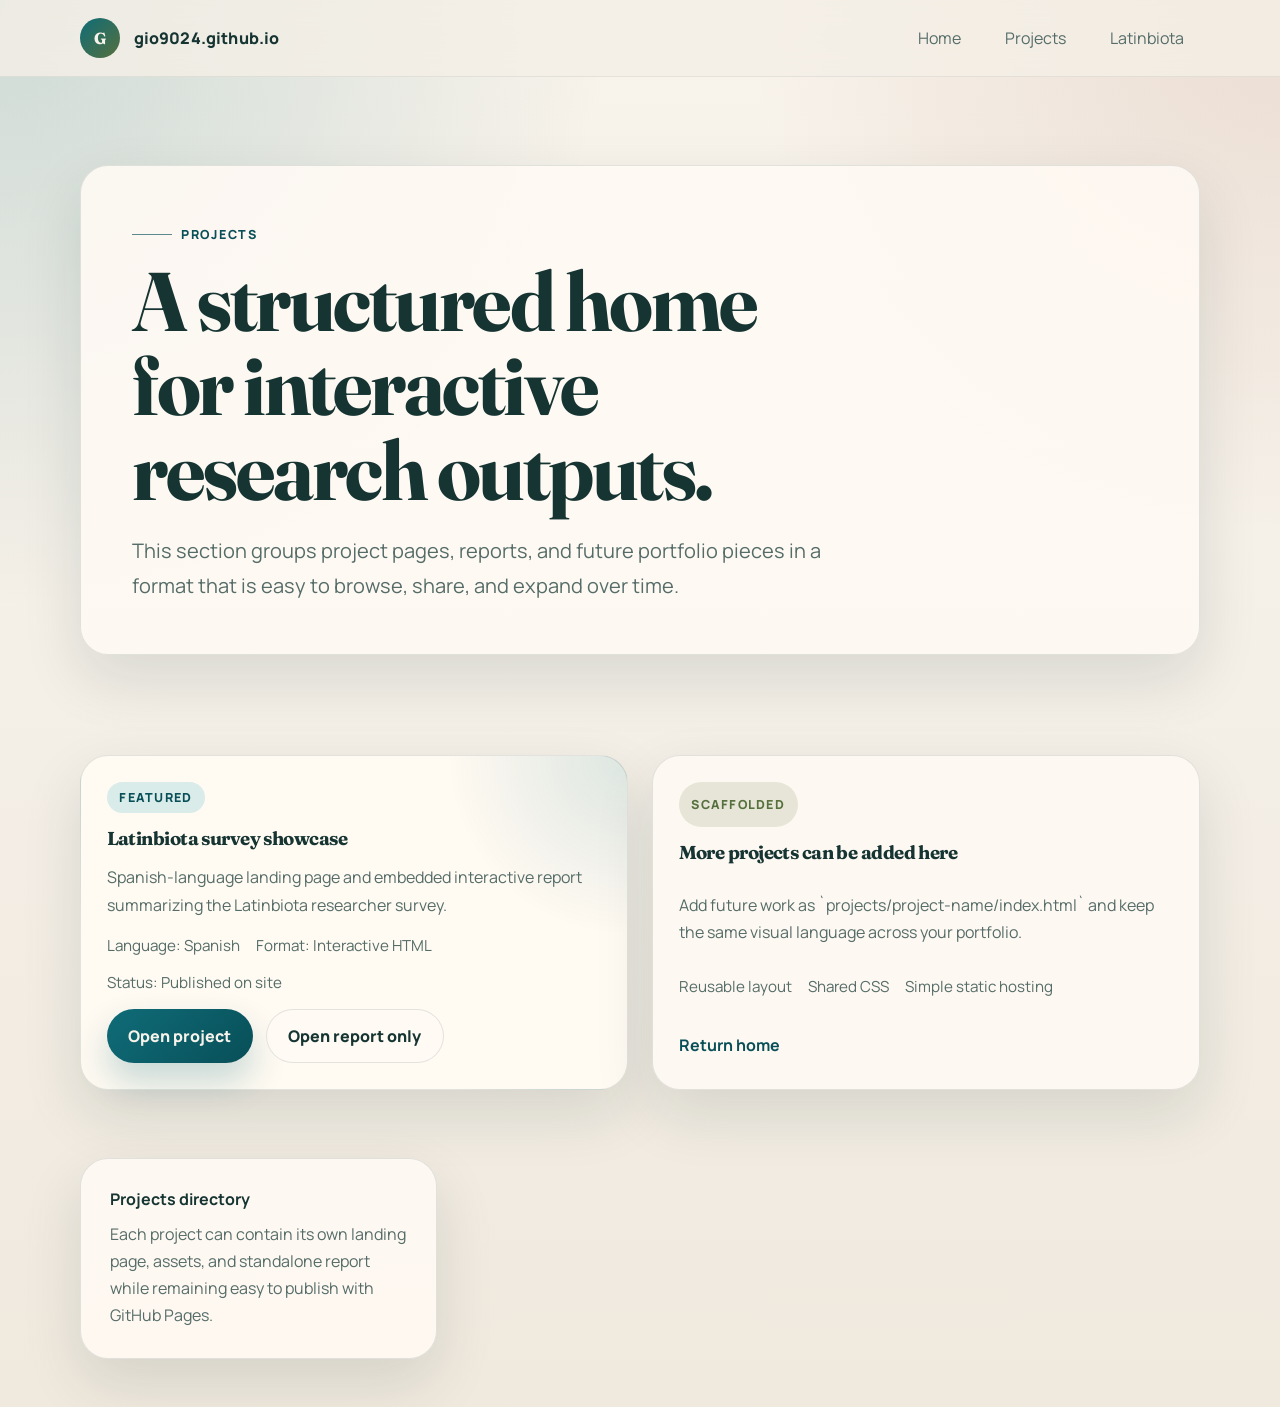
==== projects/index.html @ 8f959f97 "Update pages" ====
<!DOCTYPE html>
<html lang="en">
<head>
  <meta charset="utf-8">
  <meta name="viewport" content="width=device-width, initial-scale=1">
  <title>Projects | gio9024</title>
  <meta name="description" content="Projects portfolio for gio9024.github.io.">
  <meta name="theme-color" content="#0f6c78">
  <link rel="preconnect" href="https://fonts.googleapis.com">
  <link rel="preconnect" href="https://fonts.gstatic.com" crossorigin>
  <link href="https://fonts.googleapis.com/css2?family=Fraunces:opsz,wght@9..144,600;9..144,700&family=Manrope:wght@400;500;700;800&display=swap" rel="stylesheet">
  <link rel="stylesheet" href="../assets/css/site.css">
</head>
<body>
  <header class="site-header">
    <div class="page-shell">
      <a class="brand" href="../">
        <span class="brand-mark">G</span>
        <span>gio9024.github.io</span>
      </a>
      <nav class="nav" aria-label="Primary">
        <a href="../">Home</a>
        <a href="./">Projects</a>
        <a href="./latinbiota/">Latinbiota</a>
      </nav>
    </div>
  </header>

  <main>
    <section class="hero">
      <div class="page-shell">
        <div class="hero-copy">
          <div class="eyebrow">Projects</div>
          <h1 style="max-width: 12ch;">A structured home for interactive research outputs.</h1>
          <p class="lead">
            This section groups project pages, reports, and future portfolio pieces in a format that is easy to browse,
            share, and expand over time.
          </p>
        </div>
      </div>
    </section>

    <section class="section">
      <div class="page-shell">
        <div class="project-grid">
          <article class="project-card featured">
            <span class="project-tag">Featured</span>
            <h3>Latinbiota survey showcase</h3>
            <p>
              Spanish-language landing page and embedded interactive report summarizing the Latinbiota researcher survey.
            </p>
            <div class="project-meta">
              <span>Language: Spanish</span>
              <span>Format: Interactive HTML</span>
              <span>Status: Published on site</span>
            </div>
            <div class="project-links">
              <a class="button" href="./latinbiota/">Open project</a>
              <a class="button-secondary" href="./latinbiota/report-es.html">Open report only</a>
            </div>
          </article>

          <article class="project-card">
            <span class="project-tag" style="background: rgba(86, 112, 61, 0.14); color: var(--olive);">Scaffolded</span>
            <h3>More projects can be added here</h3>
            <p>
              Add future work as `projects/project-name/index.html` and keep the same visual language across your portfolio.
            </p>
            <div class="project-meta">
              <span>Reusable layout</span>
              <span>Shared CSS</span>
              <span>Simple static hosting</span>
            </div>
            <div class="project-links">
              <a class="link-pill" href="../">Return home</a>
            </div>
          </article>
        </div>
      </div>
    </section>
  </main>

  <footer class="site-footer">
    <div class="page-shell footer-grid">
      <div class="footer-card">
        <strong>Projects directory</strong>
        <p>Each project can contain its own landing page, assets, and standalone report while remaining easy to publish with GitHub Pages.</p>
      </div>
    </div>
  </footer>
</body>
</html>
---- assets/css/site.css ----
:root {
  --bg: #f4efe7;
  --bg-soft: #fbf8f3;
  --surface: rgba(255, 250, 244, 0.88);
  --surface-strong: #fffaf2;
  --border: rgba(17, 60, 56, 0.12);
  --text: #153432;
  --muted: #556c68;
  --accent: #0f6c78;
  --accent-strong: #084f58;
  --accent-soft: #d9ecea;
  --olive: #56703d;
  --clay: #9f5b42;
  --shadow: 0 24px 60px rgba(17, 52, 50, 0.12);
  --radius-lg: 28px;
  --radius-md: 20px;
  --radius-sm: 14px;
  --content-width: 1120px;
}

* {
  box-sizing: border-box;
}

html {
  scroll-behavior: smooth;
}

body {
  margin: 0;
  font-family: "Manrope", sans-serif;
  color: var(--text);
  background:
    radial-gradient(circle at top left, rgba(15, 108, 120, 0.18), transparent 32%),
    radial-gradient(circle at top right, rgba(159, 91, 66, 0.14), transparent 28%),
    linear-gradient(180deg, #f8f3eb 0%, var(--bg) 48%, #f0e9de 100%);
  min-height: 100vh;
}

a {
  color: inherit;
}

img,
iframe {
  max-width: 100%;
}

.page-shell {
  width: min(calc(100% - 2rem), var(--content-width));
  margin: 0 auto;
}

.site-header {
  position: sticky;
  top: 0;
  z-index: 20;
  backdrop-filter: blur(14px);
  background: rgba(244, 239, 231, 0.8);
  border-bottom: 1px solid rgba(21, 52, 50, 0.08);
}

.site-header .page-shell {
  display: flex;
  align-items: center;
  justify-content: space-between;
  gap: 1rem;
  padding: 1rem 0;
}

.brand {
  display: inline-flex;
  align-items: center;
  gap: 0.85rem;
  text-decoration: none;
  font-weight: 800;
  letter-spacing: 0.01em;
}

.brand-mark {
  width: 2.5rem;
  height: 2.5rem;
  display: grid;
  place-items: center;
  border-radius: 999px;
  background: linear-gradient(135deg, var(--accent) 0%, var(--olive) 100%);
  color: #f9f4eb;
  font-family: "Fraunces", serif;
  font-size: 1rem;
}

.nav {
  display: flex;
  align-items: center;
  gap: 0.75rem;
  flex-wrap: wrap;
}

.nav a {
  text-decoration: none;
  color: var(--muted);
  padding: 0.7rem 1rem;
  border-radius: 999px;
  transition: background 180ms ease, color 180ms ease, transform 180ms ease;
}

.nav a:hover,
.nav a:focus-visible {
  background: rgba(15, 108, 120, 0.08);
  color: var(--text);
  transform: translateY(-1px);
}

.hero {
  padding: 5.5rem 0 3rem;
}

.hero-grid,
.feature-grid,
.project-hero-grid,
.detail-grid,
.project-grid,
.info-grid,
.footer-grid {
  display: grid;
  gap: 1.5rem;
}

.hero-grid {
  grid-template-columns: minmax(0, 1.2fr) minmax(280px, 0.8fr);
  align-items: stretch;
}

.eyebrow {
  display: inline-flex;
  align-items: center;
  gap: 0.55rem;
  color: var(--accent-strong);
  text-transform: uppercase;
  letter-spacing: 0.14em;
  font-size: 0.78rem;
  font-weight: 800;
  margin-bottom: 1rem;
}

.eyebrow::before {
  content: "";
  width: 2.5rem;
  height: 1px;
  background: currentColor;
  opacity: 0.65;
}

.hero-copy,
.card,
.feature-panel,
.project-card,
.detail-card,
.callout,
.embed-shell,
.footer-card {
  background: var(--surface);
  border: 1px solid var(--border);
  border-radius: var(--radius-lg);
  box-shadow: var(--shadow);
}

.hero-copy {
  padding: clamp(2rem, 4vw, 3.5rem);
}

.hero-copy h1,
.section-heading,
.project-card h3,
.detail-card h3,
.embed-shell h2,
.callout h2 {
  font-family: "Fraunces", serif;
  line-height: 1.02;
  letter-spacing: -0.03em;
  margin: 0;
}

.hero-copy h1 {
  font-size: clamp(2.7rem, 7vw, 5.2rem);
  max-width: 11ch;
}

.lead {
  color: var(--muted);
  font-size: clamp(1.05rem, 1.6vw, 1.25rem);
  line-height: 1.75;
  margin: 1.25rem 0 0;
  max-width: 60ch;
}

.hero-actions,
.inline-actions {
  display: flex;
  gap: 0.9rem;
  flex-wrap: wrap;
  margin-top: 2rem;
}

.button,
.button-secondary {
  display: inline-flex;
  align-items: center;
  justify-content: center;
  gap: 0.5rem;
  border-radius: 999px;
  padding: 0.95rem 1.35rem;
  text-decoration: none;
  font-weight: 800;
  transition: transform 180ms ease, box-shadow 180ms ease, background 180ms ease;
}

.button {
  background: linear-gradient(135deg, var(--accent) 0%, var(--accent-strong) 100%);
  color: #f7f3eb;
  box-shadow: 0 18px 35px rgba(15, 108, 120, 0.24);
}

.button-secondary {
  background: rgba(255, 250, 244, 0.82);
  color: var(--text);
  border: 1px solid var(--border);
}

.button:hover,
.button:focus-visible,
.button-secondary:hover,
.button-secondary:focus-visible {
  transform: translateY(-2px);
}

.hero-aside,
.callout,
.footer-card {
  padding: 1.8rem;
}

.hero-aside {
  display: grid;
  gap: 1rem;
  align-content: start;
}

.metric-row {
  display: grid;
  grid-template-columns: repeat(2, minmax(0, 1fr));
  gap: 1rem;
}

.metric {
  padding: 1.25rem;
  background: rgba(255, 255, 255, 0.48);
  border-radius: var(--radius-md);
  border: 1px solid rgba(17, 60, 56, 0.08);
}

.metric strong {
  display: block;
  font-family: "Fraunces", serif;
  font-size: 2rem;
  line-height: 1;
  margin-bottom: 0.4rem;
}

.metric span,
.project-meta span,
.mini {
  color: var(--muted);
}

.section {
  padding: 1.5rem 0 3.25rem;
}

.section-heading {
  font-size: clamp(2rem, 4vw, 3rem);
}

.section-intro {
  max-width: 65ch;
  color: var(--muted);
  line-height: 1.75;
  margin: 1rem 0 0;
}

.feature-grid {
  grid-template-columns: repeat(3, minmax(0, 1fr));
  margin-top: 1.5rem;
}

.feature-panel,
.project-card,
.detail-card {
  padding: 1.6rem;
}

.feature-panel h3,
.detail-card h3 {
  margin: 0 0 0.75rem;
  font-size: 1.15rem;
}

.feature-panel p,
.project-card p,
.detail-card p,
.callout p,
.footer-card p {
  margin: 0;
  color: var(--muted);
  line-height: 1.7;
}

.accent-border {
  position: relative;
  overflow: hidden;
}

.accent-border::after {
  content: "";
  position: absolute;
  inset: auto 1.6rem 0.9rem;
  height: 3px;
  border-radius: 999px;
  background: linear-gradient(90deg, var(--accent), transparent 80%);
}

.project-grid {
  grid-template-columns: repeat(2, minmax(0, 1fr));
  margin-top: 1.75rem;
}

.project-card {
  display: grid;
  gap: 1rem;
}

.project-card.featured {
  background:
    radial-gradient(circle at top right, rgba(15, 108, 120, 0.14), transparent 28%),
    var(--surface-strong);
}

.project-tag {
  display: inline-flex;
  align-items: center;
  width: fit-content;
  padding: 0.45rem 0.8rem;
  border-radius: 999px;
  font-size: 0.78rem;
  text-transform: uppercase;
  letter-spacing: 0.1em;
  font-weight: 800;
  background: var(--accent-soft);
  color: var(--accent-strong);
}

.project-meta {
  display: flex;
  gap: 1rem;
  flex-wrap: wrap;
  font-size: 0.95rem;
}

.project-links {
  display: flex;
  gap: 0.8rem;
  flex-wrap: wrap;
}

.link-pill {
  display: inline-flex;
  align-items: center;
  gap: 0.5rem;
  text-decoration: none;
  font-weight: 700;
  color: var(--accent-strong);
}

.project-hero-grid {
  grid-template-columns: minmax(0, 1fr) minmax(280px, 380px);
  align-items: start;
}

.info-grid,
.detail-grid,
.footer-grid {
  grid-template-columns: repeat(3, minmax(0, 1fr));
}

.embed-shell {
  padding: 1.5rem;
  overflow: hidden;
}

.embed-shell h2 {
  font-size: clamp(1.8rem, 3vw, 2.3rem);
  margin-bottom: 0.75rem;
}

.embed-frame {
  width: 100%;
  min-height: 78vh;
  border: 0;
  border-radius: calc(var(--radius-lg) - 8px);
  background: #fff;
}

.callout {
  margin-top: 1.5rem;
}

.site-footer {
  padding: 1rem 0 3rem;
}

.footer-card {
  display: grid;
  gap: 0.7rem;
}

.footer-note {
  color: var(--muted);
  font-size: 0.95rem;
}

@media (max-width: 980px) {
  .hero-grid,
  .project-hero-grid,
  .feature-grid,
  .project-grid,
  .info-grid,
  .detail-grid,
  .footer-grid {
    grid-template-columns: 1fr;
  }

  .hero {
    padding-top: 4.25rem;
  }
}

@media (max-width: 720px) {
  .site-header .page-shell {
    align-items: flex-start;
    flex-direction: column;
  }

  .hero-copy,
  .hero-aside,
  .feature-panel,
  .project-card,
  .detail-card,
  .callout,
  .embed-shell,
  .footer-card {
    padding: 1.35rem;
  }

  .metric-row {
    grid-template-columns: 1fr;
  }

  .hero-copy h1 {
    max-width: 100%;
  }

  .embed-frame {
    min-height: 66vh;
  }
}
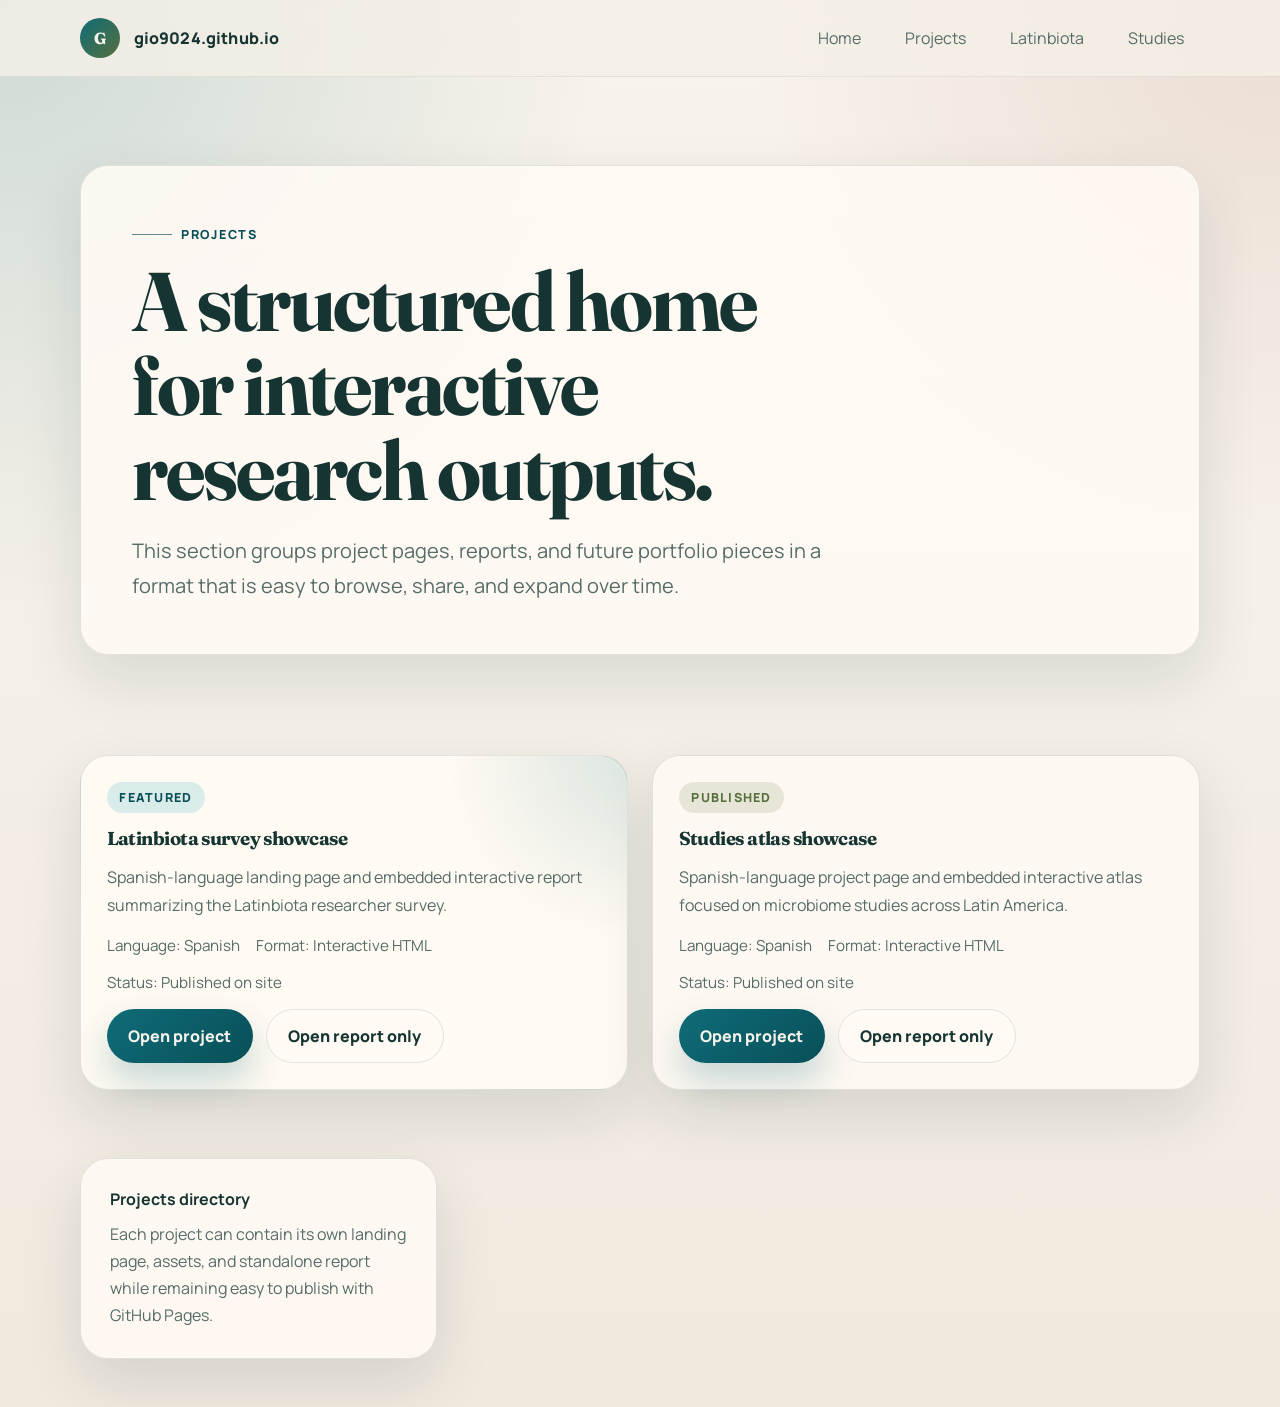
==== commit e170c1fd: "new page" ====
--- a/projects/index.html
+++ b/projects/index.html
@@ -22,6 +22,7 @@
         <a href="../">Home</a>
         <a href="./">Projects</a>
         <a href="./latinbiota/">Latinbiota</a>
+        <a href="./studies/">Studies</a>
       </nav>
     </div>
   </header>
@@ -61,18 +62,19 @@
           </article>
 
           <article class="project-card">
-            <span class="project-tag" style="background: rgba(86, 112, 61, 0.14); color: var(--olive);">Scaffolded</span>
-            <h3>More projects can be added here</h3>
+            <span class="project-tag" style="background: rgba(86, 112, 61, 0.14); color: var(--olive);">Published</span>
+            <h3>Studies atlas showcase</h3>
             <p>
-              Add future work as `projects/project-name/index.html` and keep the same visual language across your portfolio.
+              Spanish-language project page and embedded interactive atlas focused on microbiome studies across Latin America.
             </p>
             <div class="project-meta">
-              <span>Reusable layout</span>
-              <span>Shared CSS</span>
-              <span>Simple static hosting</span>
+              <span>Language: Spanish</span>
+              <span>Format: Interactive HTML</span>
+              <span>Status: Published on site</span>
             </div>
             <div class="project-links">
-              <a class="link-pill" href="../">Return home</a>
+              <a class="button" href="./studies/">Open project</a>
+              <a class="button-secondary" href="./studies/report-es.html">Open report only</a>
             </div>
           </article>
         </div>
--- a/assets/css/site.css
+++ b/assets/css/site.css
@@ -392,6 +392,20 @@
   grid-template-columns: repeat(3, minmax(0, 1fr));
 }
 
+.latinbiota-summary-grid {
+  width: min(100%, 980px);
+  margin: 1.5rem auto 0;
+  grid-template-columns: repeat(3, minmax(220px, 280px));
+  justify-content: center;
+}
+
+.latinbiota-callout,
+.latinbiota-embed-shell {
+  width: min(100%, 1080px);
+  margin-left: auto;
+  margin-right: auto;
+}
+
 .embed-shell {
   padding: 1.5rem;
   overflow: hidden;
@@ -439,6 +453,11 @@
     grid-template-columns: 1fr;
   }
 
+  .latinbiota-summary-grid {
+    width: 100%;
+    grid-template-columns: 1fr;
+  }
+
   .hero {
     padding-top: 4.25rem;
   }
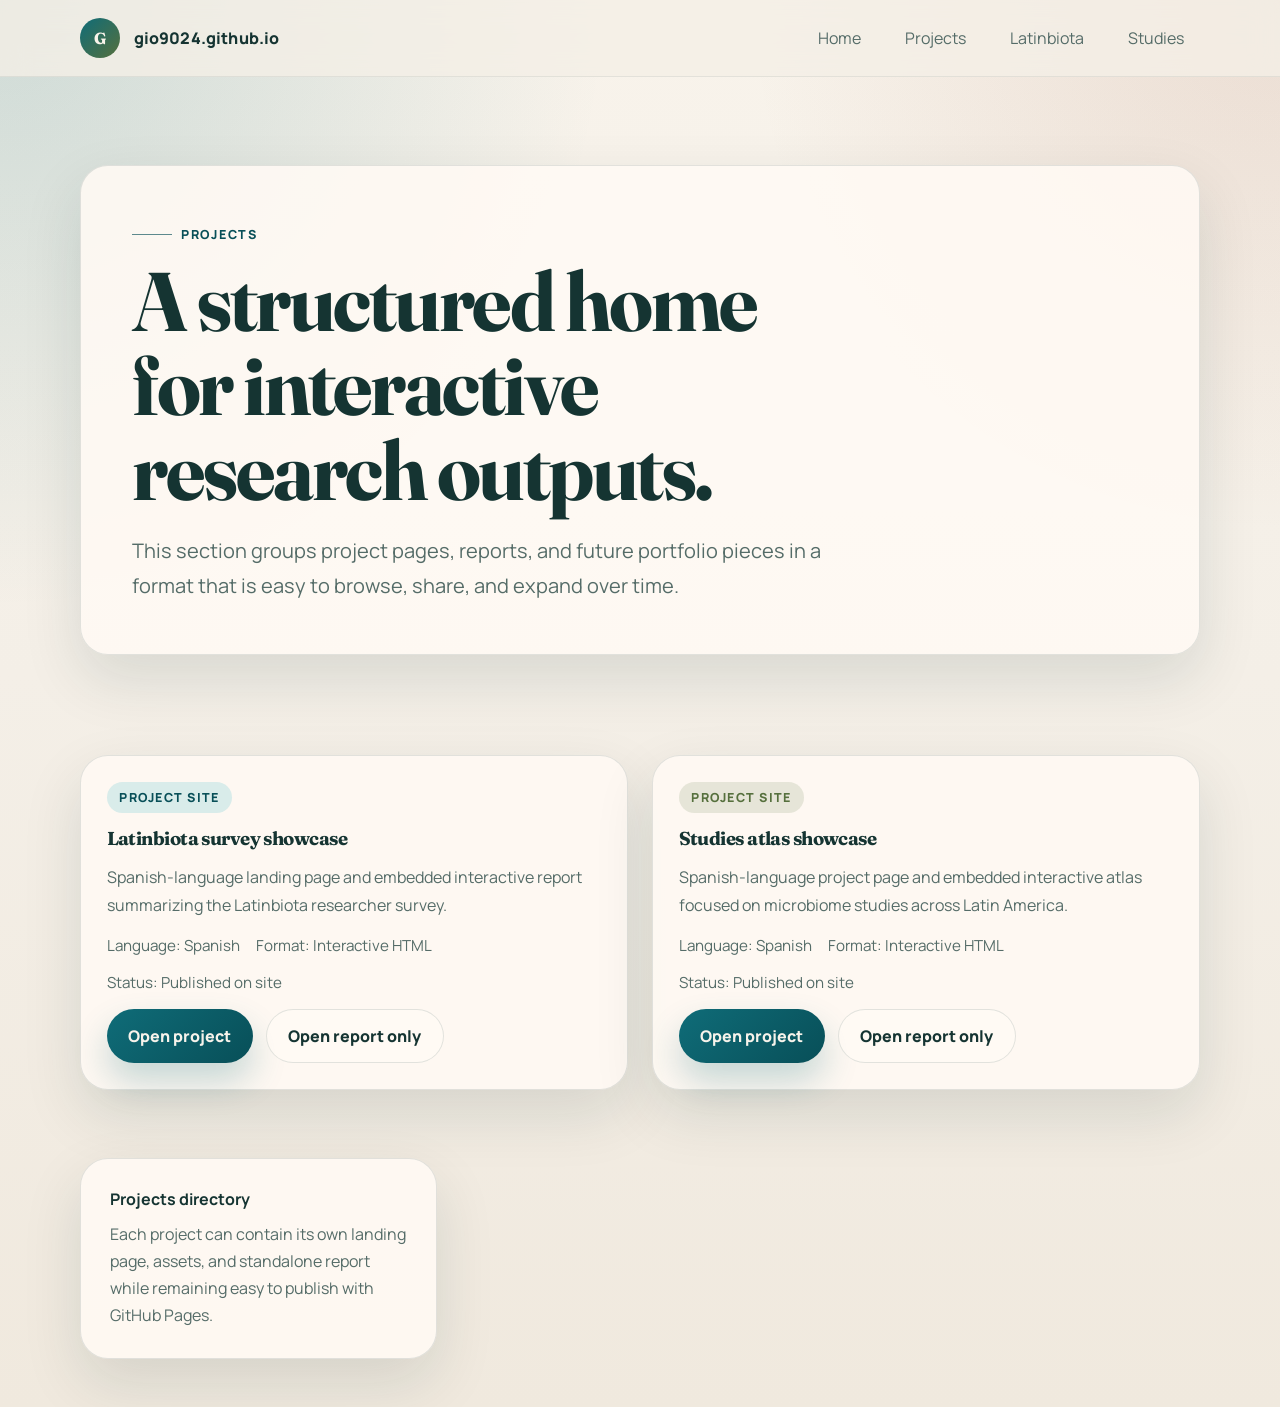
==== commit 04942b42: "new" ====
--- a/projects/index.html
+++ b/projects/index.html
@@ -44,8 +44,8 @@
     <section class="section">
       <div class="page-shell">
         <div class="project-grid">
-          <article class="project-card featured">
-            <span class="project-tag">Featured</span>
+          <article class="project-card">
+            <span class="project-tag">Project Site</span>
             <h3>Latinbiota survey showcase</h3>
             <p>
               Spanish-language landing page and embedded interactive report summarizing the Latinbiota researcher survey.
@@ -62,7 +62,7 @@
           </article>
 
           <article class="project-card">
-            <span class="project-tag" style="background: rgba(86, 112, 61, 0.14); color: var(--olive);">Published</span>
+            <span class="project-tag" style="background: rgba(86, 112, 61, 0.14); color: var(--olive);">Project Site</span>
             <h3>Studies atlas showcase</h3>
             <p>
               Spanish-language project page and embedded interactive atlas focused on microbiome studies across Latin America.
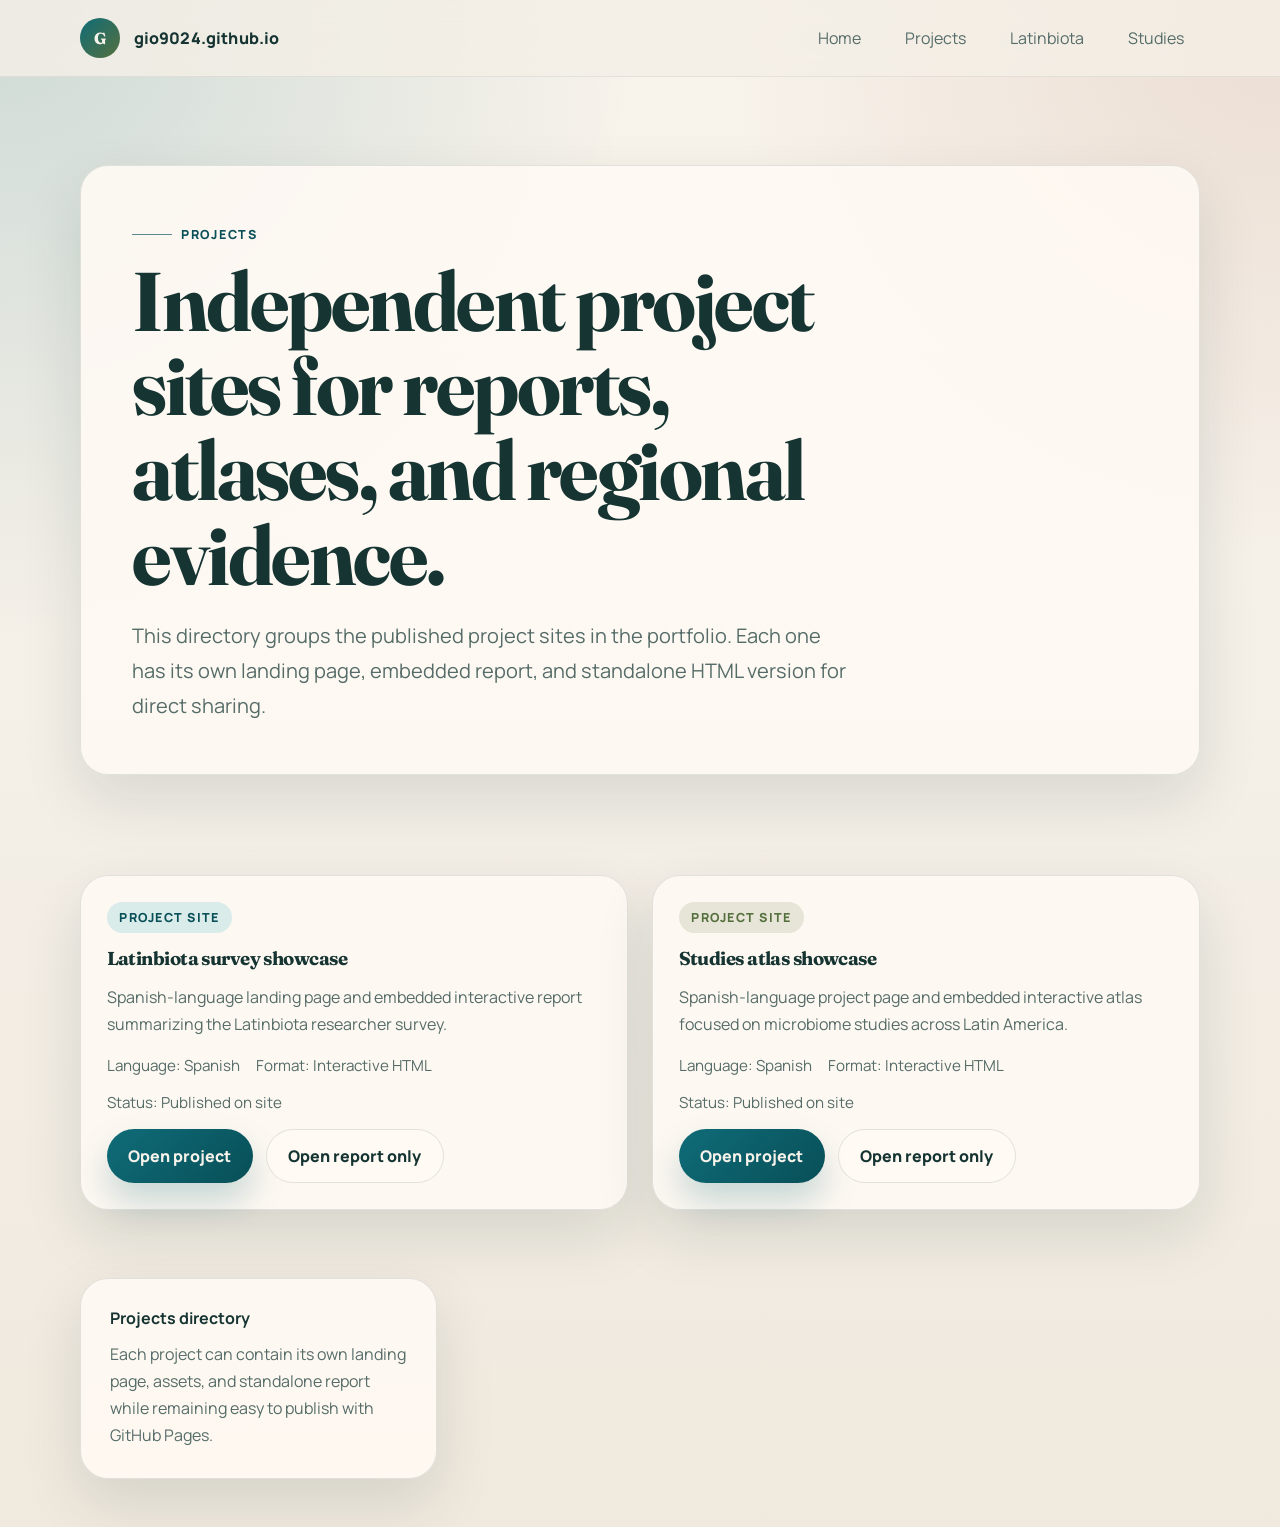
==== commit f2a8ea6c: "new landing" ====
--- a/projects/index.html
+++ b/projects/index.html
@@ -3,8 +3,8 @@
 <head>
   <meta charset="utf-8">
   <meta name="viewport" content="width=device-width, initial-scale=1">
-  <title>Projects | gio9024</title>
-  <meta name="description" content="Projects portfolio for gio9024.github.io.">
+  <title>Projects | gio9024 Research Portfolio</title>
+  <meta name="description" content="Published project sites for interactive reports and scientific atlases on gio9024.github.io.">
   <meta name="theme-color" content="#0f6c78">
   <link rel="preconnect" href="https://fonts.googleapis.com">
   <link rel="preconnect" href="https://fonts.gstatic.com" crossorigin>
@@ -32,10 +32,10 @@
       <div class="page-shell">
         <div class="hero-copy">
           <div class="eyebrow">Projects</div>
-          <h1 style="max-width: 12ch;">A structured home for interactive research outputs.</h1>
+          <h1 style="max-width: 14ch;">Independent project sites for reports, atlases, and regional evidence.</h1>
           <p class="lead">
-            This section groups project pages, reports, and future portfolio pieces in a format that is easy to browse,
-            share, and expand over time.
+            This directory groups the published project sites in the portfolio. Each one has its own landing page,
+            embedded report, and standalone HTML version for direct sharing.
           </p>
         </div>
       </div>
